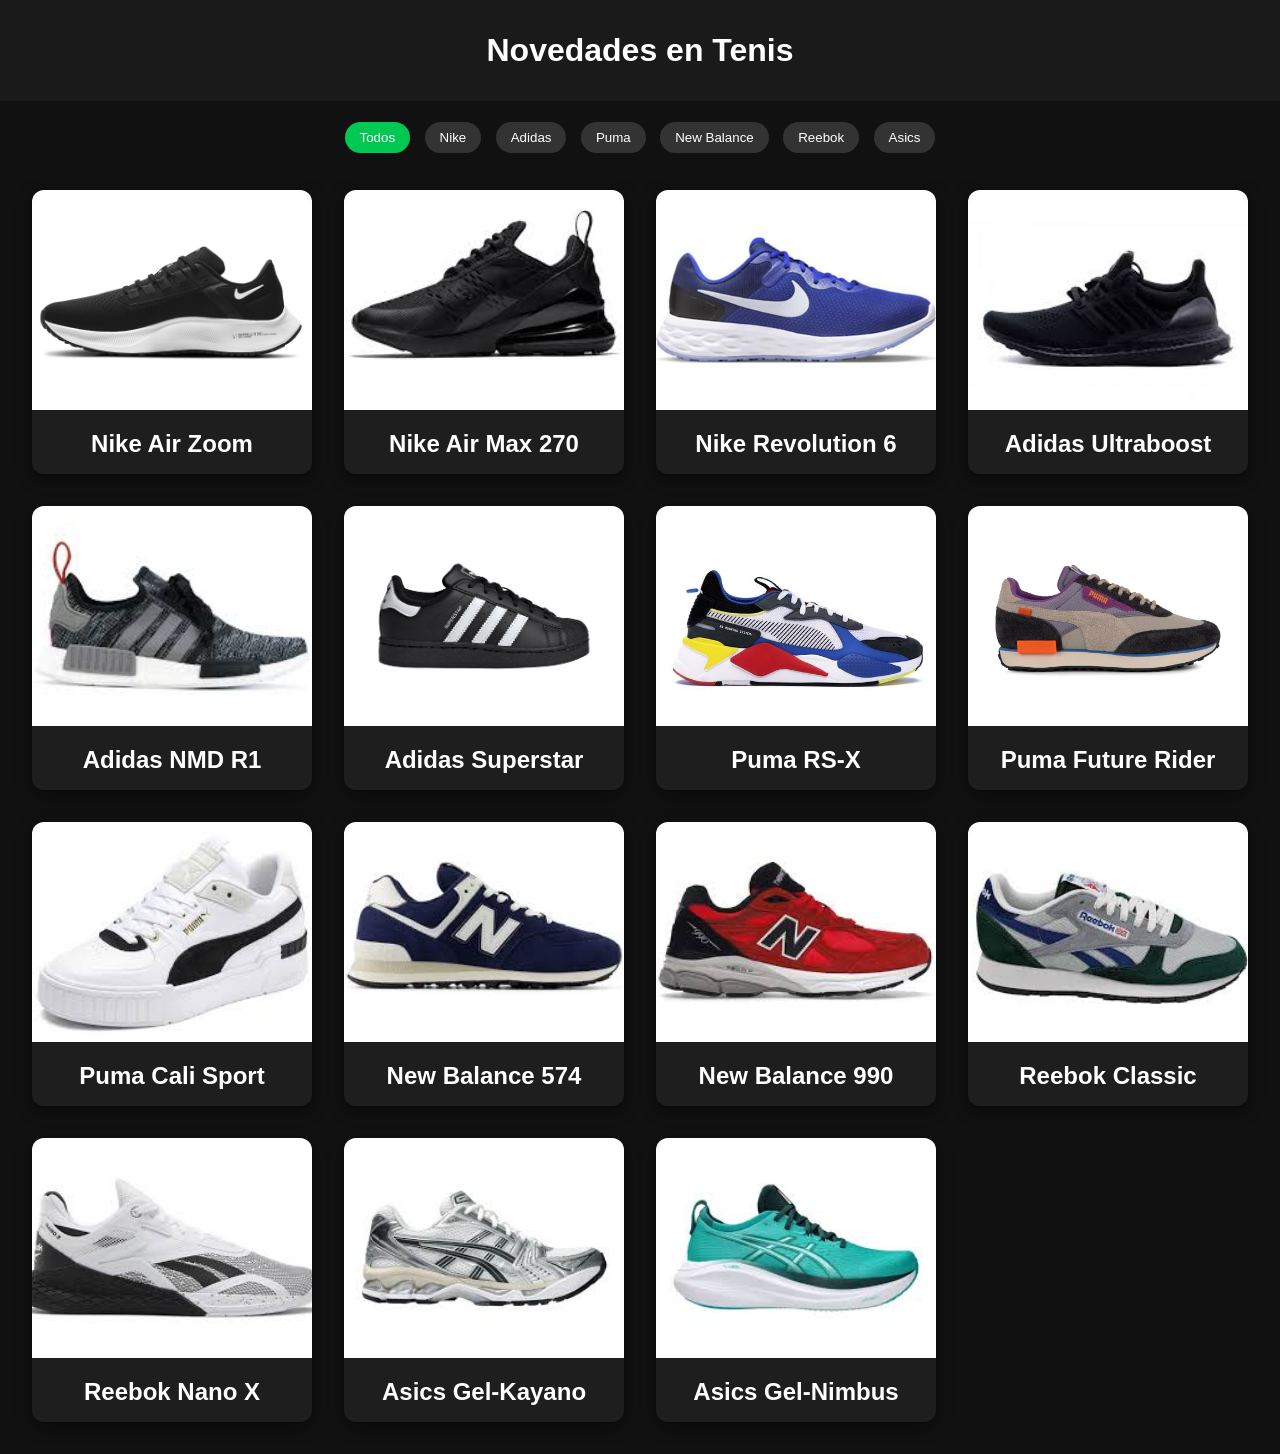
==== bradley.html @ 7dfa36f7 "feat: Estrcuctura base" ====
<!DOCTYPE html>
<html lang="es">
<head>
    <meta charset="UTF-8">
    <meta name="viewport" content="width=device-width, initial-scale=1.0">
    <title>Novedades</title>
    <link rel="stylesheet" href="bradley.css">
</head>
<body>

<header class="header">
    <h1>Novedades en Tenis</h1>
</header>

<!-- FILTROS POR MARCA -->
<section class="filtros">
    <button class="filtro-btn active" data-marca="todos">Todos</button>
    <button class="filtro-btn" data-marca="nike">Nike</button>
    <button class="filtro-btn" data-marca="adidas">Adidas</button>
    <button class="filtro-btn" data-marca="puma">Puma</button>
    <button class="filtro-btn" data-marca="newbalance">New Balance</button>
    <button class="filtro-btn" data-marca="reebok">Reebok</button>
    <button class="filtro-btn" data-marca="asics">Asics</button>
</section>

<main class="contenedor">

    <!-- NIKE -->
    <div class="card" data-marca="nike">
        <img src="img/nike1.jpg" alt="Nike Air Zoom">
        <h2>Nike Air Zoom</h2>
    </div>

    <div class="card" data-marca="nike">
        <img src="img/nike2.jpg" alt="Nike Air Max 270">
        <h2>Nike Air Max 270</h2>
    </div>

    <div class="card" data-marca="nike">
        <img src="img/nike3.jpg" alt="Nike Revolution 6">
        <h2>Nike Revolution 6</h2>
    </div>

    <!-- ADIDAS -->
    <div class="card" data-marca="adidas">
        <img src="img/adidas1.jpg" alt="Adidas Ultraboost">
        <h2>Adidas Ultraboost</h2>
    </div>

    <div class="card" data-marca="adidas">
        <img src="img/adidas2.jpg" alt="Adidas NMD R1">
        <h2>Adidas NMD R1</h2>
    </div>

    <div class="card" data-marca="adidas">
        <img src="img/adidas3.jpg" alt="Adidas Superstar">
        <h2>Adidas Superstar</h2>
    </div>

    <!-- PUMA -->
    <div class="card" data-marca="puma">
        <img src="img/puma1.jpg" alt="Puma RS-X">
        <h2>Puma RS-X</h2>
    </div>

    <div class="card" data-marca="puma">
        <img src="img/puma2.jpg" alt="Puma Future Rider">
        <h2>Puma Future Rider</h2>
    </div>

    <div class="card" data-marca="puma">
        <img src="img/puma3.jpg" alt="Puma Cali Sport">
        <h2>Puma Cali Sport</h2>
    </div>

    <!-- NEW BALANCE -->
    <div class="card" data-marca="newbalance">
        <img src="img/newbalance1.jpg" alt="New Balance 574">
        <h2>New Balance 574</h2>
    </div>

    <div class="card" data-marca="newbalance">
        <img src="img/newbalance2.jpg" alt="New Balance 990">
        <h2>New Balance 990</h2>
    </div>

    <!-- REEBOK -->
    <div class="card" data-marca="reebok">
        <img src="img/reebok1.jpg" alt="Reebok Classic">
        <h2>Reebok Classic</h2>
    </div>

    <div class="card" data-marca="reebok">
        <img src="img/reebok2.jpg" alt="Reebok Nano X">
        <h2>Reebok Nano X</h2>
    </div>

    <!-- ASICS -->
    <div class="card" data-marca="asics">
        <img src="img/asics1.jpg" alt="Asics Gel-Kayano">
        <h2>Asics Gel-Kayano</h2>
    </div>

    <div class="card" data-marca="asics">
        <img src="img/asics2.jpg" alt="Asics Gel-Nimbus">
        <h2>Asics Gel-Nimbus</h2>
    </div>

</main>

<script src="bradley.js"></script>
</body>
</html>
---- bradley.css ----
* {
    margin: 0;
    padding: 0;
    box-sizing: border-box;
}

body {
    font-family: Arial, sans-serif;
    background: #111;
    color: white;
}

.header {
    text-align: center;
    padding: 2rem;
    background: #1a1a1a;
}

#buscador {
    margin-top: 1rem;
    padding: 0.7rem;
    width: 250px;
    border-radius: 5px;
    border: none;
    outline: none;
}

.contenedor {
    display: grid;
    grid-template-columns: repeat(auto-fit, minmax(250px, 1fr));
    gap: 2rem;
    padding: 2rem;
}

.card {
    background: #1e1e1e;
    border-radius: 12px;
    overflow: hidden;
    text-align: center;
    transition: 0.3s ease;
    box-shadow: 0 5px 15px rgba(0,0,0,0.5);
}

.card:hover {
    transform: translateY(-10px);
}

.card img {
    width: 100%;
    height: 220px;
    object-fit: cover;
}

.card h2 {
    padding: 1rem;
}

.filtros {
    text-align: center;
    margin-top: 1rem;
}

.filtro-btn {
    margin: 5px;
    padding: 8px 15px;
    border: none;
    border-radius: 20px;
    background: #333;
    color: white;
    cursor: pointer;
    transition: 0.3s;
}

.filtro-btn:hover {
    background: #00c853;
}

.filtro-btn.active {
    background: #00c853;
}
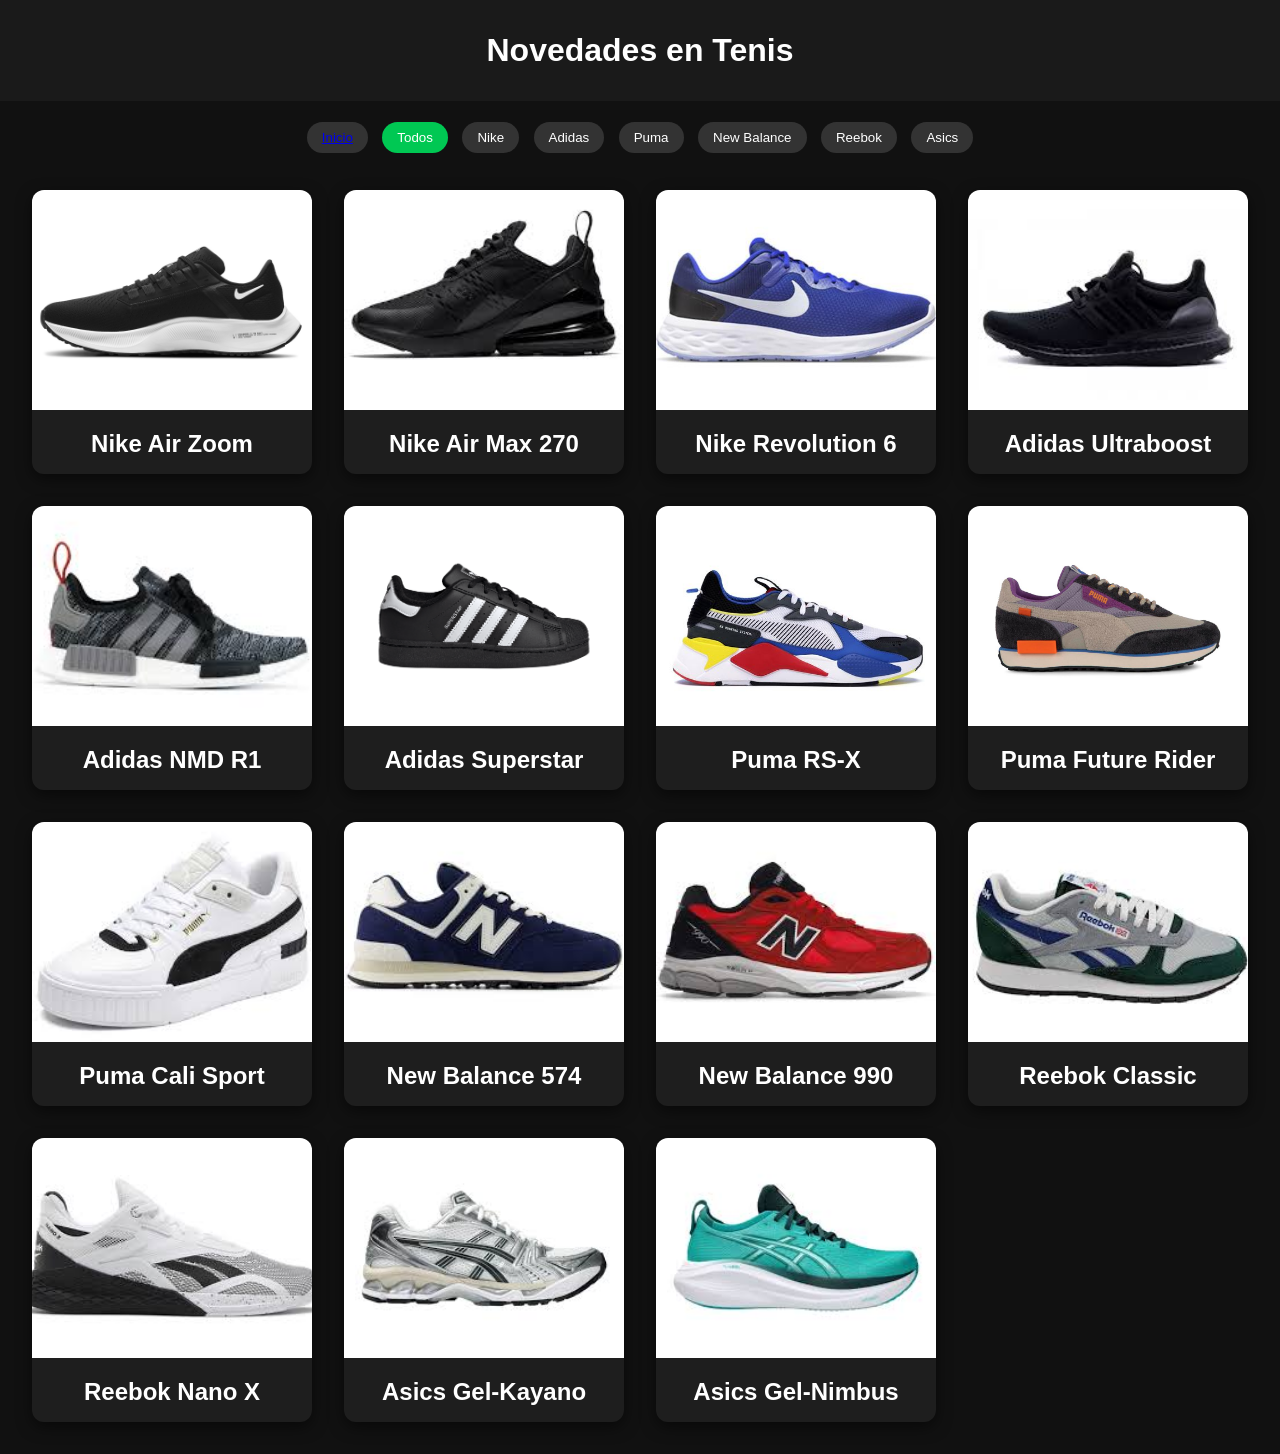
==== commit 4c3e25a7: "fix: Boton de regreso" ====
--- a/bradley.html
+++ b/bradley.html
@@ -14,6 +14,9 @@
 
 <!-- FILTROS POR MARCA -->
 <section class="filtros">
+    <button class="filtro-btn">
+        <a href="index.html">Inicio</a>
+    </button>
     <button class="filtro-btn active" data-marca="todos">Todos</button>
     <button class="filtro-btn" data-marca="nike">Nike</button>
     <button class="filtro-btn" data-marca="adidas">Adidas</button>
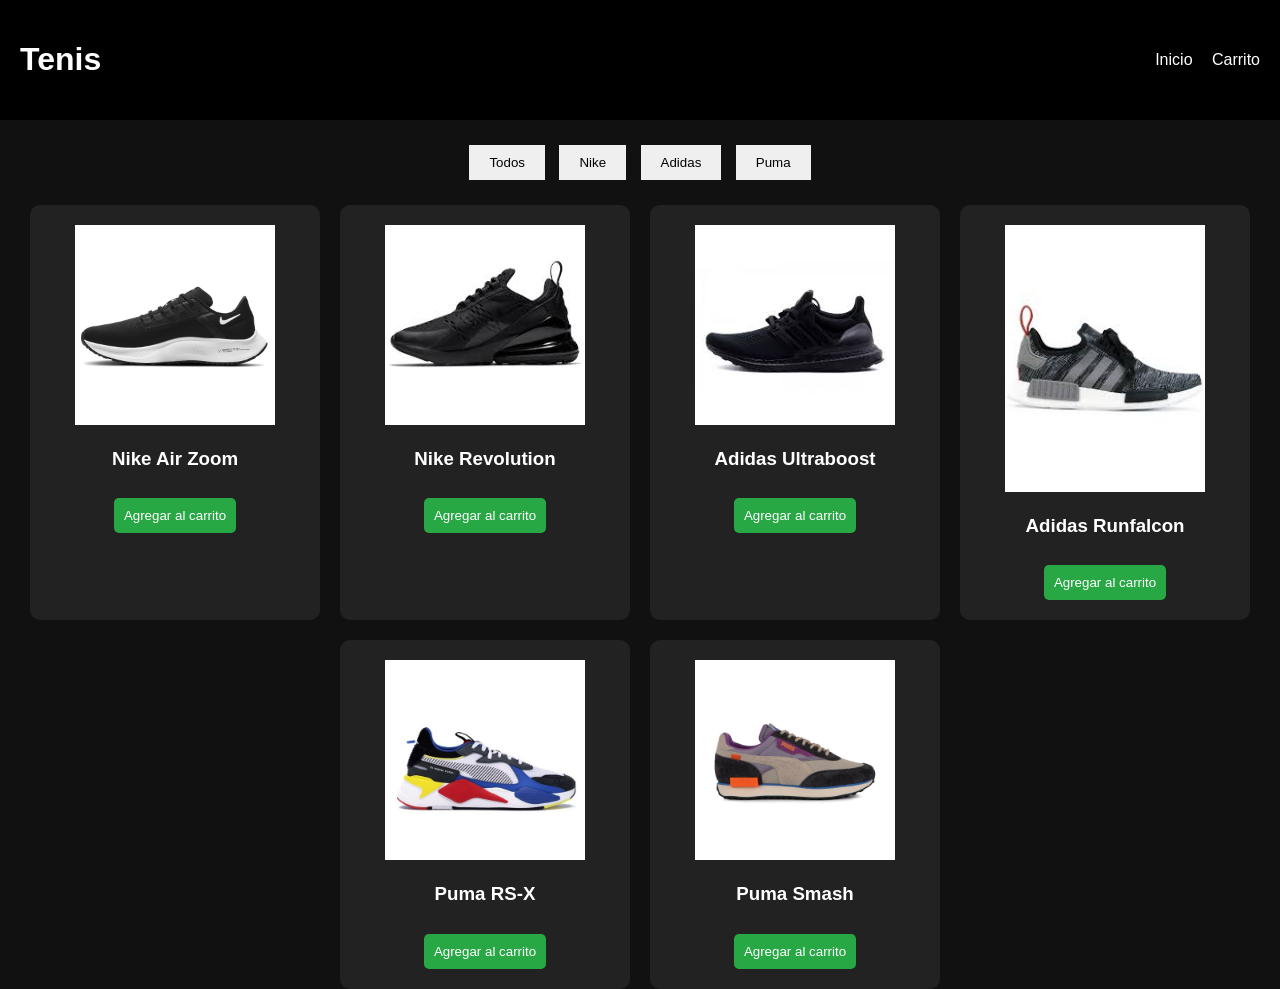
==== commit c1ed6f31: "Se agregó carrito de compras y botones agregar al carrito" ====
--- a/bradley.html
+++ b/bradley.html
@@ -1,116 +1,225 @@
 <!DOCTYPE html>
 <html lang="es">
 <head>
-    <meta charset="UTF-8">
-    <meta name="viewport" content="width=device-width, initial-scale=1.0">
-    <title>Novedades</title>
-    <link rel="stylesheet" href="bradley.css">
+
+<meta charset="UTF-8">
+<meta name="viewport" content="width=device-width, initial-scale=1.0">
+
+<title>Productos</title>
+
+<link rel="stylesheet" href="style.css">
+
+<style>
+
+body{
+    font-family: Arial;
+    margin:0;
+    background:#111;
+    color:white;
+}
+
+header{
+    display:flex;
+    justify-content:space-between;
+    align-items:center;
+    padding:20px;
+    background:#000;
+}
+
+nav a{
+    color:white;
+    margin-left:15px;
+    text-decoration:none;
+}
+
+.filtros{
+    text-align:center;
+    margin:20px;
+}
+
+.filtros button{
+    margin:5px;
+    padding:10px 20px;
+    border:none;
+    cursor:pointer;
+}
+
+.productos{
+    display:flex;
+    flex-wrap:wrap;
+    justify-content:center;
+    gap:20px;
+}
+
+.card{
+    background:#222;
+    padding:20px;
+    border-radius:10px;
+    width:250px;
+    text-align:center;
+}
+
+.card img{
+    width:200px;
+}
+
+.btn-carrito{
+    margin-top:10px;
+    padding:10px;
+    border:none;
+    background:#28a745;
+    color:white;
+    cursor:pointer;
+    border-radius:5px;
+}
+
+</style>
+
 </head>
+
 <body>
 
-<header class="header">
-    <h1>Novedades en Tenis</h1>
+<header>
+
+<h1>Tenis</h1>
+
+<nav>
+<a href="index.html">Inicio</a>
+<a href="carrito.html">Carrito</a>
+</nav>
+
 </header>
 
-<!-- FILTROS POR MARCA -->
-<section class="filtros">
-    <button class="filtro-btn">
-        <a href="index.html">Inicio</a>
-    </button>
-    <button class="filtro-btn active" data-marca="todos">Todos</button>
-    <button class="filtro-btn" data-marca="nike">Nike</button>
-    <button class="filtro-btn" data-marca="adidas">Adidas</button>
-    <button class="filtro-btn" data-marca="puma">Puma</button>
-    <button class="filtro-btn" data-marca="newbalance">New Balance</button>
-    <button class="filtro-btn" data-marca="reebok">Reebok</button>
-    <button class="filtro-btn" data-marca="asics">Asics</button>
-</section>
-
-<main class="contenedor">
-
-    <!-- NIKE -->
-    <div class="card" data-marca="nike">
-        <img src="img/nike1.jpg" alt="Nike Air Zoom">
-        <h2>Nike Air Zoom</h2>
-    </div>
-
-    <div class="card" data-marca="nike">
-        <img src="img/nike2.jpg" alt="Nike Air Max 270">
-        <h2>Nike Air Max 270</h2>
-    </div>
-
-    <div class="card" data-marca="nike">
-        <img src="img/nike3.jpg" alt="Nike Revolution 6">
-        <h2>Nike Revolution 6</h2>
-    </div>
-
-    <!-- ADIDAS -->
-    <div class="card" data-marca="adidas">
-        <img src="img/adidas1.jpg" alt="Adidas Ultraboost">
-        <h2>Adidas Ultraboost</h2>
-    </div>
-
-    <div class="card" data-marca="adidas">
-        <img src="img/adidas2.jpg" alt="Adidas NMD R1">
-        <h2>Adidas NMD R1</h2>
-    </div>
-
-    <div class="card" data-marca="adidas">
-        <img src="img/adidas3.jpg" alt="Adidas Superstar">
-        <h2>Adidas Superstar</h2>
-    </div>
-
-    <!-- PUMA -->
-    <div class="card" data-marca="puma">
-        <img src="img/puma1.jpg" alt="Puma RS-X">
-        <h2>Puma RS-X</h2>
-    </div>
-
-    <div class="card" data-marca="puma">
-        <img src="img/puma2.jpg" alt="Puma Future Rider">
-        <h2>Puma Future Rider</h2>
-    </div>
-
-    <div class="card" data-marca="puma">
-        <img src="img/puma3.jpg" alt="Puma Cali Sport">
-        <h2>Puma Cali Sport</h2>
-    </div>
-
-    <!-- NEW BALANCE -->
-    <div class="card" data-marca="newbalance">
-        <img src="img/newbalance1.jpg" alt="New Balance 574">
-        <h2>New Balance 574</h2>
-    </div>
-
-    <div class="card" data-marca="newbalance">
-        <img src="img/newbalance2.jpg" alt="New Balance 990">
-        <h2>New Balance 990</h2>
-    </div>
-
-    <!-- REEBOK -->
-    <div class="card" data-marca="reebok">
-        <img src="img/reebok1.jpg" alt="Reebok Classic">
-        <h2>Reebok Classic</h2>
-    </div>
-
-    <div class="card" data-marca="reebok">
-        <img src="img/reebok2.jpg" alt="Reebok Nano X">
-        <h2>Reebok Nano X</h2>
-    </div>
-
-    <!-- ASICS -->
-    <div class="card" data-marca="asics">
-        <img src="img/asics1.jpg" alt="Asics Gel-Kayano">
-        <h2>Asics Gel-Kayano</h2>
-    </div>
-
-    <div class="card" data-marca="asics">
-        <img src="img/asics2.jpg" alt="Asics Gel-Nimbus">
-        <h2>Asics Gel-Nimbus</h2>
-    </div>
-
-</main>
+
+<!-- FILTROS -->
+
+<div class="filtros">
+
+<button class="filtro-btn" data-marca="todos">Todos</button>
+<button class="filtro-btn" data-marca="nike">Nike</button>
+<button class="filtro-btn" data-marca="adidas">Adidas</button>
+<button class="filtro-btn" data-marca="puma">Puma</button>
+
+</div>
+
+
+<!-- PRODUCTOS -->
+
+<div class="productos">
+
+
+<!-- NIKE -->
+
+<div class="card" data-marca="nike">
+
+<img src="img/nike1.jpg" alt="Nike Air Zoom">
+
+<h3>Nike Air Zoom</h3>
+
+<button class="btn-carrito"
+data-nombre="Nike Air Zoom"
+data-img="img/nike1.jpg">
+
+Agregar al carrito
+
+</button>
+
+</div>
+
+
+<div class="card" data-marca="nike">
+
+<img src="img/nike2.jpg" alt="Nike Revolution">
+
+<h3>Nike Revolution</h3>
+
+<button class="btn-carrito"
+data-nombre="Nike Revolution"
+data-img="img/nike2.jpg">
+
+Agregar al carrito
+
+</button>
+
+</div>
+
+
+<!-- ADIDAS -->
+
+<div class="card" data-marca="adidas">
+
+<img src="img/adidas1.jpg" alt="Adidas Ultraboost">
+
+<h3>Adidas Ultraboost</h3>
+
+<button class="btn-carrito"
+data-nombre="Adidas Ultraboost"
+data-img="img/adidas1.jpg">
+
+Agregar al carrito
+
+</button>
+
+</div>
+
+
+<div class="card" data-marca="adidas">
+
+<img src="img/adidas2.jpg" alt="Adidas Runfalcon">
+
+<h3>Adidas Runfalcon</h3>
+
+<button class="btn-carrito"
+data-nombre="Adidas Runfalcon"
+data-img="img/adidas2.jpg">
+
+Agregar al carrito
+
+</button>
+
+</div>
+
+
+<!-- PUMA -->
+
+<div class="card" data-marca="puma">
+
+<img src="img/puma1.jpg" alt="Puma RS-X">
+
+<h3>Puma RS-X</h3>
+
+<button class="btn-carrito"
+data-nombre="Puma RS-X"
+data-img="img/puma1.jpg">
+
+Agregar al carrito
+
+</button>
+
+</div>
+
+
+<div class="card" data-marca="puma">
+
+<img src="img/puma2.jpg" alt="Puma Smash">
+
+<h3>Puma Smash</h3>
+
+<button class="btn-carrito"
+data-nombre="Puma Smash"
+data-img="img/puma2.jpg">
+
+Agregar al carrito
+
+</button>
+
+</div>
+
+
+</div>
+
 
 <script src="bradley.js"></script>
+
 </body>
 </html>
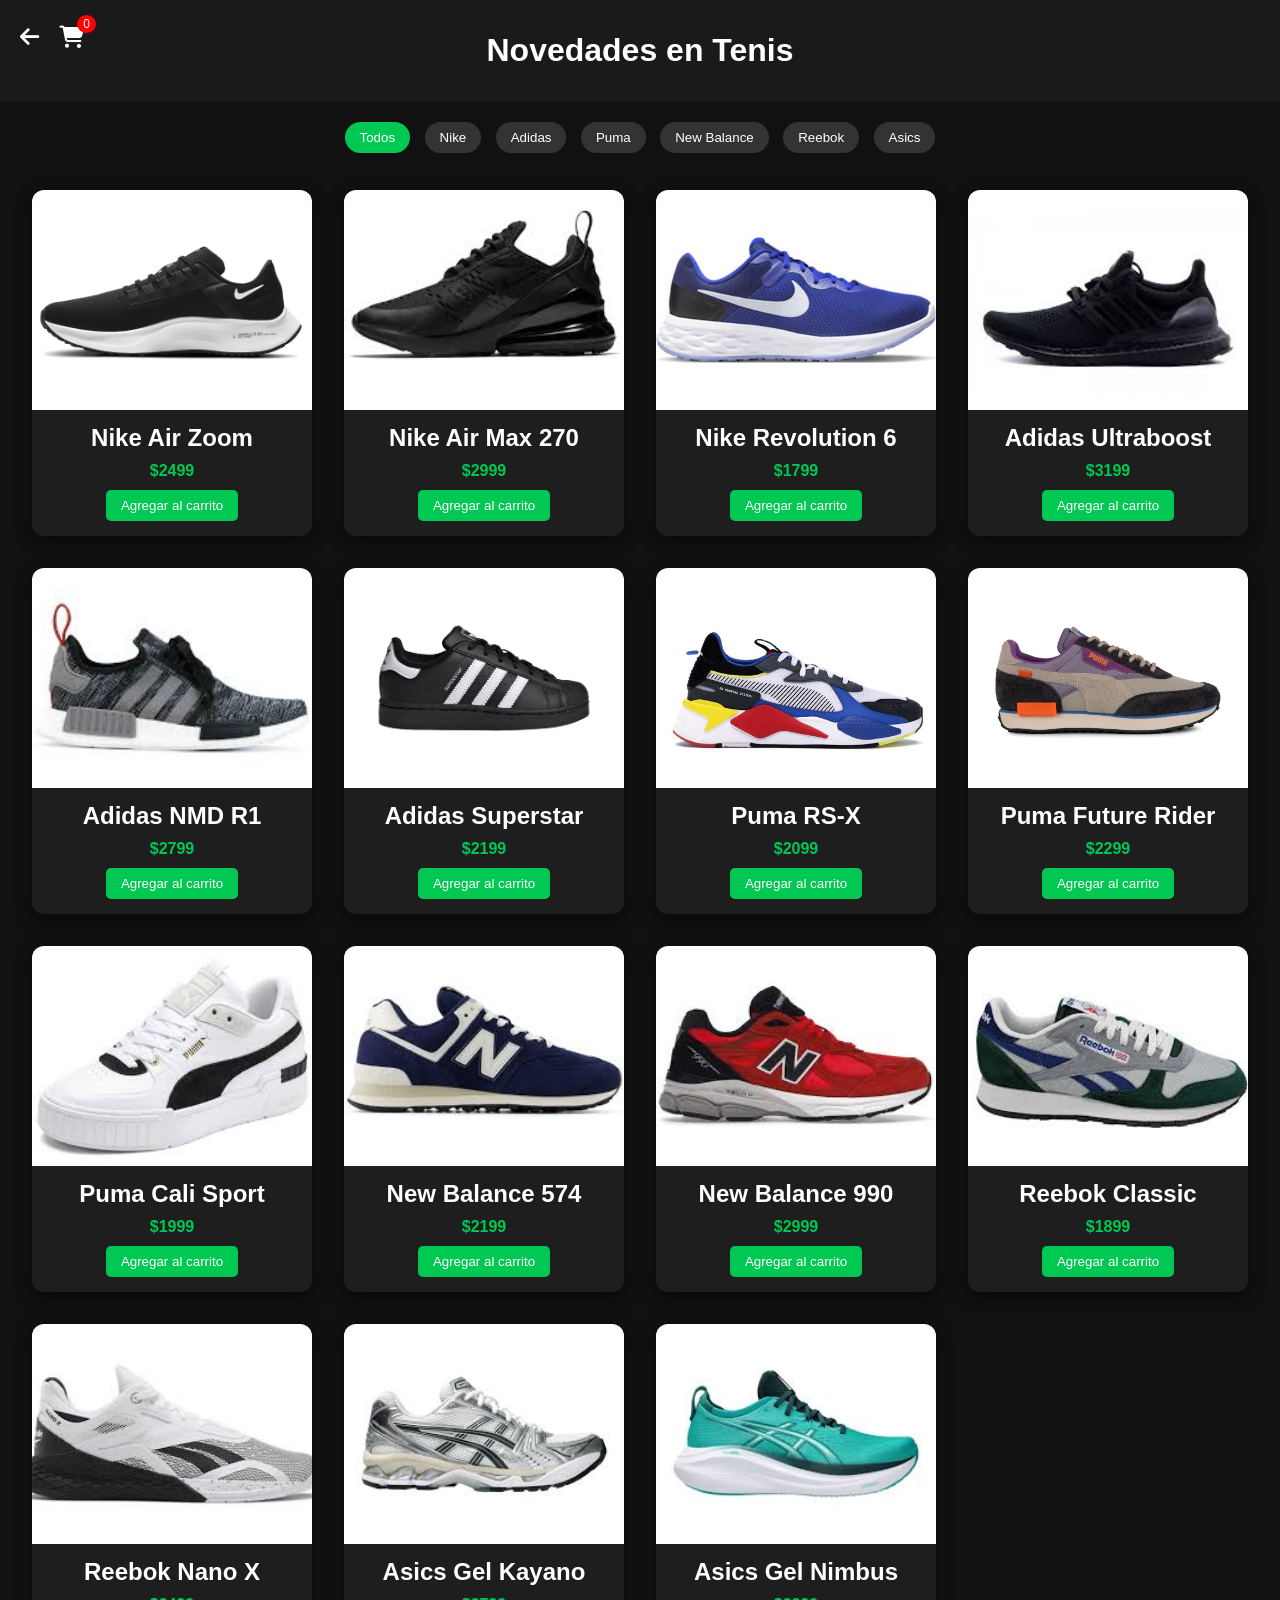
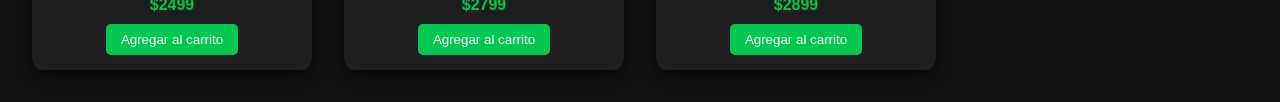
==== commit 88e2bc53: "Mejoras en el carrito, index y productos en el html, css y js" ====
--- a/bradley.html
+++ b/bradley.html
@@ -5,219 +5,177 @@
 <meta charset="UTF-8">
 <meta name="viewport" content="width=device-width, initial-scale=1.0">
 
-<title>Productos</title>
+<title>Novedades</title>
 
-<link rel="stylesheet" href="style.css">
+<link rel="stylesheet" href="bradley.css">
 
-<style>
-
-body{
-    font-family: Arial;
-    margin:0;
-    background:#111;
-    color:white;
-}
-
-header{
-    display:flex;
-    justify-content:space-between;
-    align-items:center;
-    padding:20px;
-    background:#000;
-}
-
-nav a{
-    color:white;
-    margin-left:15px;
-    text-decoration:none;
-}
-
-.filtros{
-    text-align:center;
-    margin:20px;
-}
-
-.filtros button{
-    margin:5px;
-    padding:10px 20px;
-    border:none;
-    cursor:pointer;
-}
-
-.productos{
-    display:flex;
-    flex-wrap:wrap;
-    justify-content:center;
-    gap:20px;
-}
-
-.card{
-    background:#222;
-    padding:20px;
-    border-radius:10px;
-    width:250px;
-    text-align:center;
-}
-
-.card img{
-    width:200px;
-}
-
-.btn-carrito{
-    margin-top:10px;
-    padding:10px;
-    border:none;
-    background:#28a745;
-    color:white;
-    cursor:pointer;
-    border-radius:5px;
-}
-
-</style>
+<link rel="stylesheet"
+href="https://cdnjs.cloudflare.com/ajax/libs/font-awesome/6.5.0/css/all.min.css">
 
 </head>
 
 <body>
 
-<header>
+<header class="header">
 
-<h1>Tenis</h1>
+<div class="nav-icons">
 
-<nav>
-<a href="index.html">Inicio</a>
-<a href="carrito.html">Carrito</a>
-</nav>
+<a href="index.html">
+<i class="fa-solid fa-arrow-left"></i>
+</a>
+
+<a href="carrito.html" class="carrito-icono">
+<i class="fa-solid fa-cart-shopping"></i>
+<span id="contador-carrito">0</span>
+</a>
+
+</div>
+
+<h1>Novedades en Tenis</h1>
 
 </header>
 
 
 <!-- FILTROS -->
 
-<div class="filtros">
+<section class="filtros">
 
-<button class="filtro-btn" data-marca="todos">Todos</button>
+<button class="filtro-btn active" data-marca="todos">Todos</button>
 <button class="filtro-btn" data-marca="nike">Nike</button>
 <button class="filtro-btn" data-marca="adidas">Adidas</button>
 <button class="filtro-btn" data-marca="puma">Puma</button>
+<button class="filtro-btn" data-marca="newbalance">New Balance</button>
+<button class="filtro-btn" data-marca="reebok">Reebok</button>
+<button class="filtro-btn" data-marca="asics">Asics</button>
 
-</div>
+</section>
 
 
-<!-- PRODUCTOS -->
-
-<div class="productos">
-
+<main class="contenedor">
 
 <!-- NIKE -->
 
 <div class="card" data-marca="nike">
-
-<img src="img/nike1.jpg" alt="Nike Air Zoom">
-
-<h3>Nike Air Zoom</h3>
-
-<button class="btn-carrito"
-data-nombre="Nike Air Zoom"
-data-img="img/nike1.jpg">
-
-Agregar al carrito
-
-</button>
-
+<img src="img/nike1.jpg">
+<h2>Nike Air Zoom</h2>
+<p class="precio">$2499</p>
+<button class="btn-carrito" data-nombre="Nike Air Zoom" data-precio="2499" data-img="img/nike1.jpg">Agregar al carrito</button>
 </div>
 
+<div class="card" data-marca="nike">
+<img src="img/nike2.jpg">
+<h2>Nike Air Max 270</h2>
+<p class="precio">$2999</p>
+<button class="btn-carrito" data-nombre="Nike Air Max 270" data-precio="2999" data-img="img/nike2.jpg">Agregar al carrito</button>
+</div>
 
 <div class="card" data-marca="nike">
-
-<img src="img/nike2.jpg" alt="Nike Revolution">
-
-<h3>Nike Revolution</h3>
-
-<button class="btn-carrito"
-data-nombre="Nike Revolution"
-data-img="img/nike2.jpg">
-
-Agregar al carrito
-
-</button>
-
+<img src="img/nike3.jpg">
+<h2>Nike Revolution 6</h2>
+<p class="precio">$1799</p>
+<button class="btn-carrito" data-nombre="Nike Revolution 6" data-precio="1799" data-img="img/nike3.jpg">Agregar al carrito</button>
 </div>
 
 
 <!-- ADIDAS -->
 
 <div class="card" data-marca="adidas">
-
-<img src="img/adidas1.jpg" alt="Adidas Ultraboost">
-
-<h3>Adidas Ultraboost</h3>
-
-<button class="btn-carrito"
-data-nombre="Adidas Ultraboost"
-data-img="img/adidas1.jpg">
-
-Agregar al carrito
-
-</button>
-
+<img src="img/adidas1.jpg">
+<h2>Adidas Ultraboost</h2>
+<p class="precio">$3199</p>
+<button class="btn-carrito" data-nombre="Adidas Ultraboost" data-precio="3199" data-img="img/adidas1.jpg">Agregar al carrito</button>
 </div>
 
+<div class="card" data-marca="adidas">
+<img src="img/adidas2.jpg">
+<h2>Adidas NMD R1</h2>
+<p class="precio">$2799</p>
+<button class="btn-carrito" data-nombre="Adidas NMD R1" data-precio="2799" data-img="img/adidas2.jpg">Agregar al carrito</button>
+</div>
 
 <div class="card" data-marca="adidas">
-
-<img src="img/adidas2.jpg" alt="Adidas Runfalcon">
-
-<h3>Adidas Runfalcon</h3>
-
-<button class="btn-carrito"
-data-nombre="Adidas Runfalcon"
-data-img="img/adidas2.jpg">
-
-Agregar al carrito
-
-</button>
-
+<img src="img/adidas3.jpg">
+<h2>Adidas Superstar</h2>
+<p class="precio">$2199</p>
+<button class="btn-carrito" data-nombre="Adidas Superstar" data-precio="2199" data-img="img/adidas3.jpg">Agregar al carrito</button>
 </div>
 
 
 <!-- PUMA -->
 
 <div class="card" data-marca="puma">
+<img src="img/puma1.jpg">
+<h2>Puma RS-X</h2>
+<p class="precio">$2099</p>
+<button class="btn-carrito" data-nombre="Puma RS-X" data-precio="2099" data-img="img/puma1.jpg">Agregar al carrito</button>
+</div>
 
-<img src="img/puma1.jpg" alt="Puma RS-X">
+<div class="card" data-marca="puma">
+<img src="img/puma2.jpg">
+<h2>Puma Future Rider</h2>
+<p class="precio">$2299</p>
+<button class="btn-carrito" data-nombre="Puma Future Rider" data-precio="2299" data-img="img/puma2.jpg">Agregar al carrito</button>
+</div>
 
-<h3>Puma RS-X</h3>
-
-<button class="btn-carrito"
-data-nombre="Puma RS-X"
-data-img="img/puma1.jpg">
-
-Agregar al carrito
-
-</button>
-
+<div class="card" data-marca="puma">
+<img src="img/puma3.jpg">
+<h2>Puma Cali Sport</h2>
+<p class="precio">$1999</p>
+<button class="btn-carrito" data-nombre="Puma Cali Sport" data-precio="1999" data-img="img/puma3.jpg">Agregar al carrito</button>
 </div>
 
 
-<div class="card" data-marca="puma">
+<!-- NEW BALANCE -->
 
-<img src="img/puma2.jpg" alt="Puma Smash">
+<div class="card" data-marca="newbalance">
+<img src="img/newbalance1.jpg">
+<h2>New Balance 574</h2>
+<p class="precio">$2199</p>
+<button class="btn-carrito" data-nombre="New Balance 574" data-precio="2199" data-img="img/newbalance1.jpg">Agregar al carrito</button>
+</div>
 
-<h3>Puma Smash</h3>
-
-<button class="btn-carrito"
-data-nombre="Puma Smash"
-data-img="img/puma2.jpg">
-
-Agregar al carrito
-
-</button>
-
+<div class="card" data-marca="newbalance">
+<img src="img/newbalance2.jpg">
+<h2>New Balance 990</h2>
+<p class="precio">$2999</p>
+<button class="btn-carrito" data-nombre="New Balance 990" data-precio="2999" data-img="img/newbalance2.jpg">Agregar al carrito</button>
 </div>
 
 
+<!-- REEBOK -->
+
+<div class="card" data-marca="reebok">
+<img src="img/reebok1.jpg">
+<h2>Reebok Classic</h2>
+<p class="precio">$1899</p>
+<button class="btn-carrito" data-nombre="Reebok Classic" data-precio="1899" data-img="img/reebok1.jpg">Agregar al carrito</button>
 </div>
 
+<div class="card" data-marca="reebok">
+<img src="img/reebok2.jpg">
+<h2>Reebok Nano X</h2>
+<p class="precio">$2499</p>
+<button class="btn-carrito" data-nombre="Reebok Nano X" data-precio="2499" data-img="img/reebok2.jpg">Agregar al carrito</button>
+</div>
+
+
+<!-- ASICS -->
+
+<div class="card" data-marca="asics">
+<img src="img/asics1.jpg">
+<h2>Asics Gel Kayano</h2>
+<p class="precio">$2799</p>
+<button class="btn-carrito" data-nombre="Asics Gel Kayano" data-precio="2799" data-img="img/asics1.jpg">Agregar al carrito</button>
+</div>
+
+<div class="card" data-marca="asics">
+<img src="img/asics2.jpg">
+<h2>Asics Gel Nimbus</h2>
+<p class="precio">$2899</p>
+<button class="btn-carrito" data-nombre="Asics Gel Nimbus" data-precio="2899" data-img="img/asics2.jpg">Agregar al carrito</button>
+</div>
+
+</main>
 
 <script src="bradley.js"></script>
 
--- a/bradley.css
+++ b/bradley.css
@@ -0,0 +1,124 @@
+*{
+margin:0;
+padding:0;
+box-sizing:border-box;
+}
+
+body{
+font-family:Arial;
+background:#111;
+color:white;
+}
+
+.header{
+text-align:center;
+padding:2rem;
+background:#1a1a1a;
+position:relative;
+}
+
+.nav-icons{
+position:absolute;
+left:20px;
+top:25px;
+display:flex;
+gap:20px;
+}
+
+.nav-icons a{
+color:white;
+font-size:22px;
+text-decoration:none;
+}
+
+.nav-icons a:hover{
+color:#00c853;
+}
+
+.carrito-icono{
+position:relative;
+}
+
+#contador-carrito{
+position:absolute;
+top:-10px;
+right:-12px;
+background:red;
+color:white;
+font-size:12px;
+padding:2px 6px;
+border-radius:50%;
+}
+
+.contenedor{
+display:grid;
+grid-template-columns:repeat(auto-fit,minmax(250px,1fr));
+gap:2rem;
+padding:2rem;
+}
+
+.card{
+background:#1e1e1e;
+border-radius:12px;
+overflow:hidden;
+text-align:center;
+transition:0.3s;
+box-shadow:0 5px 15px rgba(0,0,0,0.5);
+}
+
+.card:hover{
+transform:translateY(-10px);
+}
+
+.card img{
+width:100%;
+height:220px;
+object-fit:cover;
+}
+
+.card h2{
+padding:10px;
+}
+
+.precio{
+color:#00c853;
+font-weight:bold;
+margin-bottom:10px;
+}
+
+.btn-carrito{
+padding:8px 15px;
+border:none;
+border-radius:5px;
+background:#00c853;
+color:white;
+cursor:pointer;
+margin-bottom:15px;
+}
+
+.btn-carrito:hover{
+background:#00a844;
+}
+
+.filtros{
+text-align:center;
+margin-top:1rem;
+}
+
+.filtro-btn{
+margin:5px;
+padding:8px 15px;
+border:none;
+border-radius:20px;
+background:#333;
+color:white;
+cursor:pointer;
+}
+
+.filtro-btn:hover{
+background:#00c853;
+}
+
+.filtro-btn.active{
+background:#00c853;
+}
